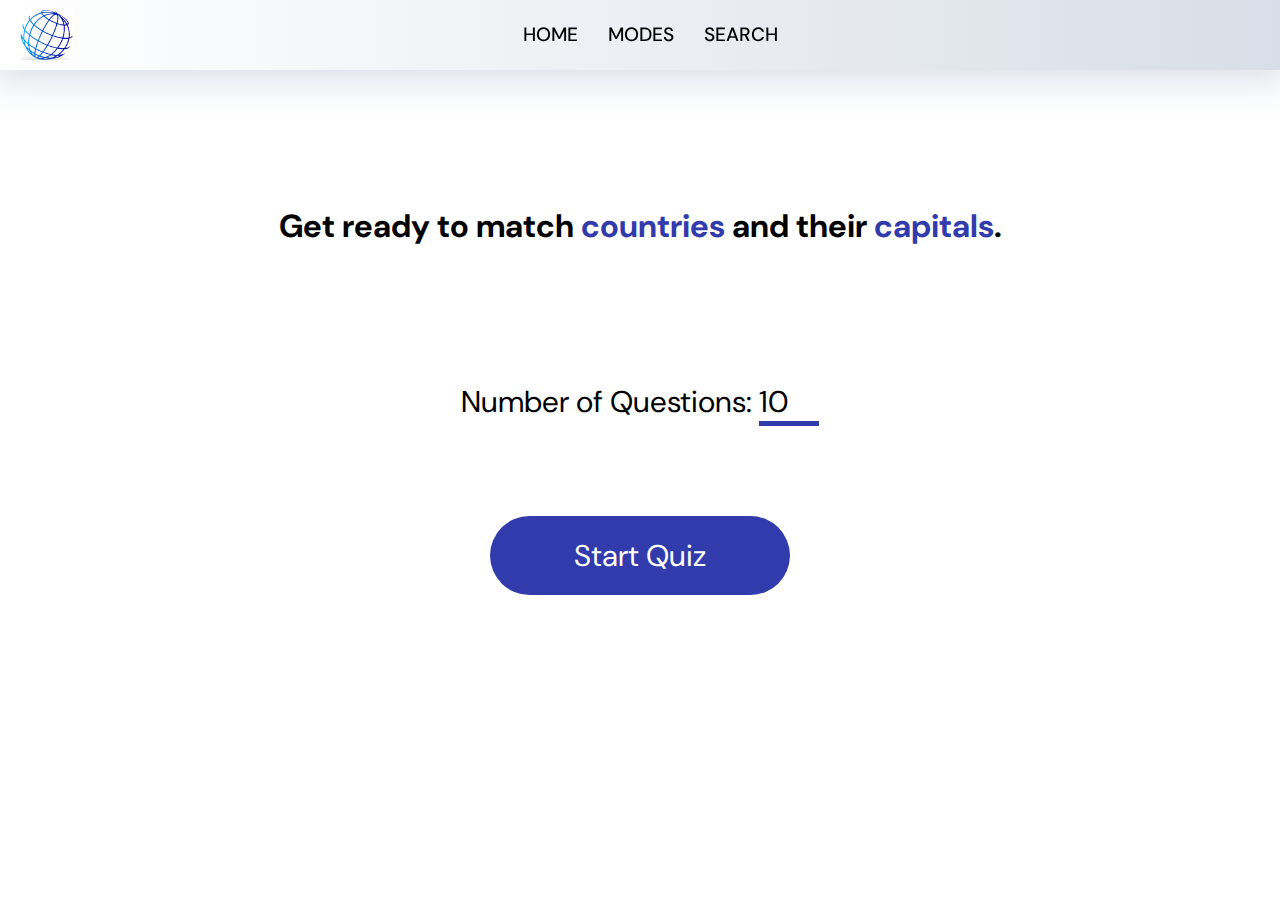
==== play/play.html @ 5532f1be "added form validation" ====
<!DOCTYPE html>
<html lang="en">
  <head>
    <meta charset="UTF-8" />
    <meta http-equiv="X-UA-Compatible" content="IE=edge" />
    <meta name="viewport" content="width=device-width, initial-scale=1.0" />
    <title>Country Trivia Play</title>
    <link rel="shortcut icon" type="img/png" href="resources/logo.png" />
    <link rel="stylesheet" href="play.css" />
    <link rel="preconnect" href="https://fonts.googleapis.com" />
    <link rel="preconnect" href="https://fonts.gstatic.com" crossorigin />
    <link
      href="https://fonts.googleapis.com/css2?family=DM+Sans&display=swap"
      rel="stylesheet"
    />
    <script src="https://code.jquery.com/jquery-3.6.0.min.js"
  integrity="sha256-/xUj+3OJU5yExlq6GSYGSHk7tPXikynS7ogEvDej/m4=" crossorigin="anonymous"></script>
  </head>
  <body>
    <nav>
      <div class="logo">
        <a href="index.html"><img src="../resources/logo.png" /></a>
      </div>
      <div class="center_nav"><a href="../index.html">HOME</a></div>
      <div class="center_nav"><a href="../index.html#play">MODES</a></div>
      <div class="center_nav"><a href="../index.html#search">SEARCH</a></div>
      <div class="right"></div>
    </nav>
    <div class="offset"></div>
    <div class = "quiz-config">
      <h1>Get ready to match <span>countries</span> and their <span>capitals</span>.</h1>
      <span class = "num_questions">Number of Questions: </span>
      <input type="number" id = "num_questions" onkeydown="search(this)" value = "10"/>
      <div class = "error_message">The number of questions must be between 1 and 50 inclusive.</div>
      <br>
      <button type = "button" onclick="quizSubmit()">Start Quiz</button>
    </div>
    <div class = "quiz">
      <ul class ="completed">
        <img src = "../resources/capital.png">
        <img src = "../resources/capital.png">
        <img src = "../resources/capital.png">
        <img src = "../resources/capital.png">
        <img src = "../resources/capital.png">
        <img src = "../resources/capital.png">
        <div>4</div>
        <div>5</div>
        <div>6</div>
        <div>7</div>
      </ul>
    </div>
    <script src="play.js"></script>
  </body>
</html>
---- play/play.css ----
* {
  margin: 0px;
  padding: 0px;
}

body {
  background-color: white;
  font-family: "DM Sans", sans-serif;
}

input:-webkit-autofill,
input:-webkit-autofill:hover,
input:-webkit-autofill:focus,
textarea:-webkit-autofill,
textarea:-webkit-autofill:hover,
textarea:-webkit-autofill:focus,
select:-webkit-autofill,
select:-webkit-autofill:hover,
select:-webkit-autofill:focus {
  color: white;
  border: 0px;
  -webkit-text-fill-color: white;
  transition: background-color 5000s ease-in-out 0s;
}

a {
  text-decoration: none;
}

nav {
  position: fixed;
  width: 100%;
  height: 50px;
  padding: 10px 0px;
  display: flex;
  flex-direction: row;
  justify-content: center;
  box-shadow: 0 0px 40px 10px #d8dee7;
  background-image: linear-gradient(to right, white, #d8dee7);
  z-index: 3;
}
nav div {
  display: flex;
  align-content: center;
  font-size: 1.2rem;
  font-weight: 500;
  color: black;
}
nav div img {
  height: 100%;
}
nav div a:visited {
  color: black;
}
nav div a:active {
  color: black;
}
nav div a:link {
  color: black;
}
nav div a:hover {
  color: black;
  cursor: pointer;
}
nav .logo {
  flex: 1;
  margin-left: 20px;
}
nav .right {
  flex: 1;
}
nav .center_nav {
  margin: 0px 15px;
  margin-top: 12px;
}

.offset {
  height: 70px;
}

.wallpaper {
  z-index: 0;
  text-align: center;
  width: calc(100% - 2 * 20px);
  padding: 20px;
  vertical-align: middle;
  font-weight: 800;
  margin: 0vh 0px;
  padding-top: 25vh;
  font-size: min(20vw, 7rem);
  color: #313bac;
  background-image: url("resources/wallpaper.png");
  height: calc(50vh - 70px);
  /* You must set a specified height */
  background-position: center;
  /* Center the image */
  background-repeat: no-repeat;
  /* Do not repeat the image */
  background-size: cover;
}

.play {
  background-color: #d8dee7;
  width: 100%;
}
.play #play_h1 {
  color: black;
  text-align: center;
  padding: 10vh 5px;
  padding-bottom: 0px;
}
.play #play_h1 span {
  color: #313bac;
}
.play .modes {
  padding: 8vh 0px;
  display: flex;
  flex-direction: row;
  flex-wrap: wrap;
  justify-content: center;
  width: 100%;
}
.play .modes .row {
  display: flex;
  flex: row;
  flex-wrap: wrap;
  justify-content: center;
  text-align: center;
}
.play .modes .row a {
  color: white;
  width: 250px;
  background-color: #313bac;
  margin: 20px;
  border-radius: 20px;
  padding: 10px;
  text-decoration: none;
  padding: 20px;
}
.play .modes .row a img {
  width: 80%;
  margin: 20px 0px;
}
.play .modes .row a:visited {
  color: white;
}
.play .modes .row a:active {
  color: white;
}
.play .modes .row a:link {
  color: white;
}
.play .modes .row a:hover {
  box-shadow: 0px 0px 15px 10px #858585;
}

::placeholder {
  color: white;
}

#search {
  width: 100%;
  margin: 0 auto;
  padding: 30px 0px;
  height: 50vh;
}
#search #search_h1 {
  color: #313bac;
  text-align: center;
  padding: 7vh 5px;
}
#search #search_h1 span {
  color: black;
}
#search form {
  margin: 0vh auto;
  width: 100%;
  display: flex;
  justify-content: center;
  align-items: center;
}
#search form .search-bar {
  width: min(800px, 80%);
  height: 25px;
  background-color: #313bac;
  display: flex;
  flex-direction: row;
  border-radius: 25px;
  padding: 17px 20px;
}
#search form .search-bar img {
  margin-left: 0px;
}
#search form .search-bar img:hover {
  cursor: pointer;
}
#search form .search-bar input {
  flex: 1;
  width: 0px;
  margin: 0px 20px;
  font-size: 25px;
  background-color: #313bac;
  color: white;
  border: 0px;
  outline: 0px;
}

#not-found {
  display: none;
  margin: 10vh 0px;
  text-align: center;
  font-size: 25px;
  padding: 0px 20px;
}
#not-found span {
  color: #313bac;
}

#found {
  display: none;
  margin: 10vh 0px;
  text-align: center;
  font-size: 25px;
  padding: 0px 20px;
}
#found span {
  color: #313bac;
}
#found a:visited, #found a:active, #found a:link, #found a:hover {
  color: #313bac;
}
#found img {
  height: 20px;
}

.quiz-config {
  margin-top: 15vh;
  text-align: center;
}
.quiz-config h1 {
  margin-bottom: 15vh;
}
.quiz-config h1 span {
  color: #313bac;
}
.quiz-config .num_questions {
  margin: 20vh 0px;
  font-size: 30px;
}
.quiz-config input {
  font-size: 30px;
  border: none;
  outline: none;
  width: 60px;
  border-bottom: 5px solid #313bac;
  font-family: "DM Sans", sans-serif;
}
.quiz-config .error_message {
  display: none;
  margin-top: 3vw;
  font-size: 30px;
  color: #313bac;
}
.quiz-config button {
  margin-top: 10vh;
  width: min(300px, 70%);
  font-size: 30px;
  padding: 20px;
  background-color: #313bac;
  color: white;
  border: none;
  font-family: "DM Sans", sans-serif;
  border-radius: 40px;
}
.quiz-config button:hover {
  box-shadow: 0px 0px 30px 10px gray;
  cursor: pointer;
}

.completed {
  display: none;
  flex-direction: row;
  justify-content: center;
}
.completed img {
  height: 5vw;
  margin: 0px 5px;
}

/*# sourceMappingURL=play.css.map */
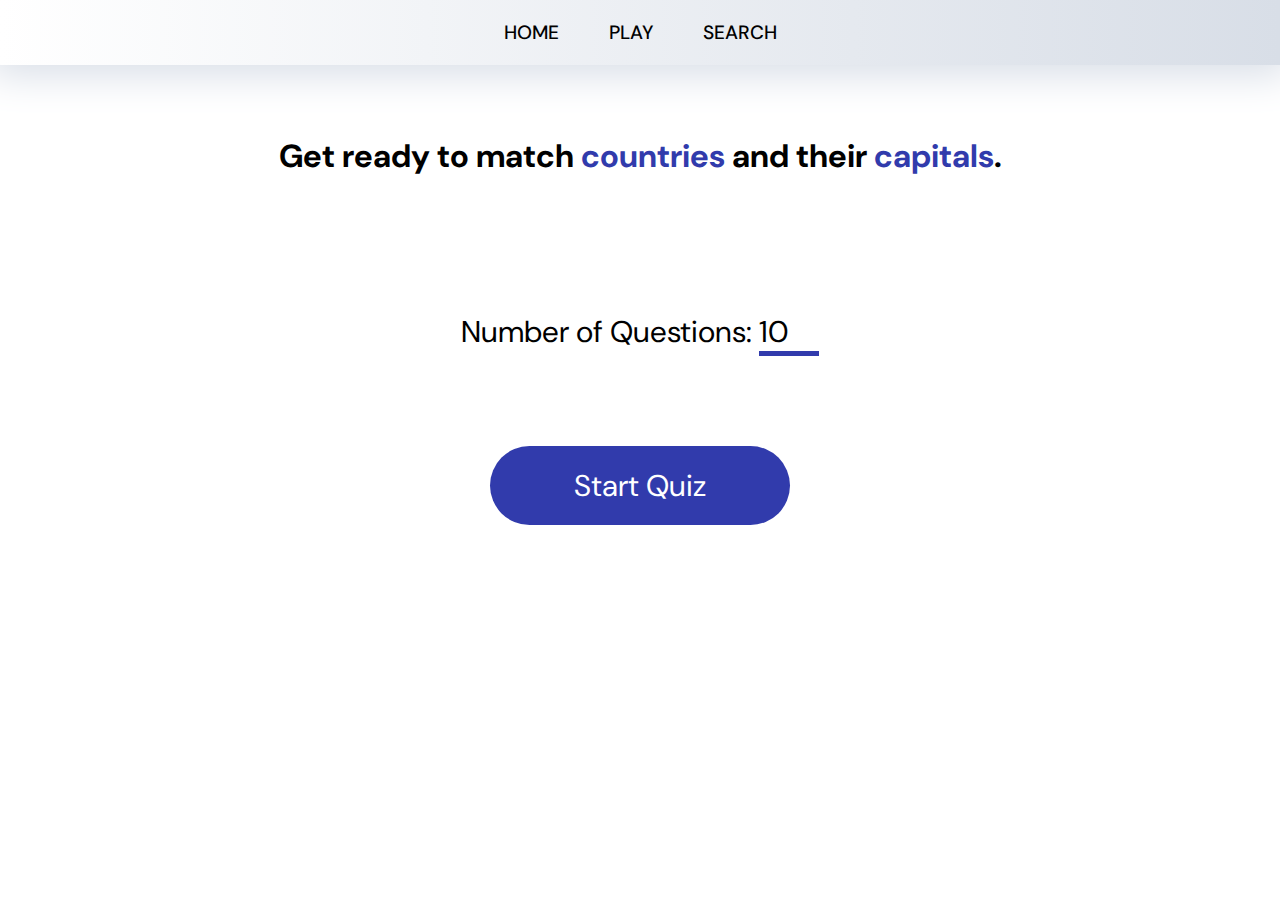
==== commit 9e9e9ff7: "fixed navbar, code is ass tho" ====
--- a/play/play.html
+++ b/play/play.html
@@ -13,42 +13,69 @@
       href="https://fonts.googleapis.com/css2?family=DM+Sans&display=swap"
       rel="stylesheet"
     />
-    <script src="https://code.jquery.com/jquery-3.6.0.min.js"
-  integrity="sha256-/xUj+3OJU5yExlq6GSYGSHk7tPXikynS7ogEvDej/m4=" crossorigin="anonymous"></script>
+    <script
+      src="https://code.jquery.com/jquery-3.6.0.min.js"
+      integrity="sha256-/xUj+3OJU5yExlq6GSYGSHk7tPXikynS7ogEvDej/m4="
+      crossorigin="anonymous"
+    ></script>
   </head>
   <body>
-    <nav>
-      <div class="logo">
-        <a href="index.html"><img src="../resources/logo.png" /></a>
+    <section id  ="top">
+      <div class = "nav_bar_background">
+        <div class = "nav_bar_container">
+          <div class = "nav_menu_toggle">
+            <img onclick="toggle_mobile_menu()" src="../resources/hamburger_menu.png" >
+          </div>
+          <div id = "nav_links">
+            <div onclick="toggle_mobile_menu()" class="center_nav"><a href="../index.html">HOME</a></div>
+            <div onclick="toggle_mobile_menu()" class="center_nav"><a href="../index.html#play">PLAY</a></div>
+            <div onclick="toggle_mobile_menu()" class="center_nav"><a href = "../index.html#search">SEARCH</a></div>
+          </div>
+        </div>
       </div>
-      <div class="center_nav"><a href="../index.html">HOME</a></div>
-      <div class="center_nav"><a href="../index.html#play">MODES</a></div>
-      <div class="center_nav"><a href="../index.html#search">SEARCH</a></div>
-      <div class="right"></div>
-    </nav>
+    </section>
     <div class="offset"></div>
-    <div class = "quiz-config">
-      <h1>Get ready to match <span>countries</span> and their <span>capitals</span>.</h1>
-      <span class = "num_questions">Number of Questions: </span>
-      <input type="number" id = "num_questions" onkeydown="search(this)" value = "10"/>
-      <div class = "error_message">The number of questions must be between 1 and 50 inclusive.</div>
-      <br>
-      <button type = "button" onclick="quizSubmit()">Start Quiz</button>
+    <div class="quiz-config">
+      <h1>
+        Get ready to match <span>countries</span> and their
+        <span class="game_mode">capitals</span>.
+      </h1>
+      <span class="num_questions">Number of Questions: </span>
+      <input
+        type="number"
+        id="num_questions"
+        onkeydown="enterKeyInput(this)"
+        value="10"
+      />
+      <div class="error_message">
+        The number of questions must be between 1 and 50 inclusive.
+      </div>
+      <br />
+      <button type="button" onclick="quizSubmit()">Start Quiz</button>
     </div>
-    <div class = "quiz">
-      <ul class ="completed">
-        <img src = "../resources/capital.png">
-        <img src = "../resources/capital.png">
-        <img src = "../resources/capital.png">
-        <img src = "../resources/capital.png">
-        <img src = "../resources/capital.png">
-        <img src = "../resources/capital.png">
-        <div>4</div>
-        <div>5</div>
-        <div>6</div>
-        <div>7</div>
-      </ul>
+    <div class="quiz">
+      <ul class="completed"></ul>
+      <br />
+      <div class="question">
+        <span class="question_number"></span>
+        <span class="actual_question"></span>
+        <span class="question_country"></span>
+        <span>?</span>
+      </div>
+      <div class="options">
+        <button onclick="user_answer(1)">A. <span id="option1"></span></button>
+        <button onclick="user_answer(2)">B. <span id="option2"></span></button>
+        <button onclick="user_answer(3)">C. <span id="option3"></span></button>
+        <button onclick="user_answer(4)">D. <span id="option4"></span></button>
+        <button onclick="user_answer(5)">E. <span id="option5"></span></button>
+      </div>
+    </div>
+    <div class="score">
+      <div>Score: <span class="score_num"></span></div>
+      <a href="play.html?mode=capital">Play Again</a>
+      <a href="../index.html">Home</a>
     </div>
     <script src="play.js"></script>
+    <script src="ui.js"></script>
   </body>
 </html>
--- a/play/play.css
+++ b/play/play.css
@@ -6,6 +6,21 @@
 body {
   background-color: white;
   font-family: "DM Sans", sans-serif;
+}
+
+html {
+  scroll-behavior: smooth;
+}
+
+input::-webkit-outer-spin-button,
+input::-webkit-inner-spin-button {
+  -webkit-appearance: none;
+  margin: 0;
+}
+
+/* Firefox */
+input[type=number] {
+  -moz-appearance: textfield;
 }
 
 input:-webkit-autofill,
@@ -27,57 +42,126 @@
   text-decoration: none;
 }
 
-nav {
-  position: fixed;
-  width: 100%;
-  height: 50px;
-  padding: 10px 0px;
-  display: flex;
-  flex-direction: row;
-  justify-content: center;
-  box-shadow: 0 0px 40px 10px #d8dee7;
-  background-image: linear-gradient(to right, white, #d8dee7);
-  z-index: 3;
-}
-nav div {
-  display: flex;
-  align-content: center;
-  font-size: 1.2rem;
-  font-weight: 500;
-  color: black;
-}
-nav div img {
-  height: 100%;
-}
-nav div a:visited {
-  color: black;
-}
-nav div a:active {
-  color: black;
-}
-nav div a:link {
-  color: black;
-}
-nav div a:hover {
-  color: black;
-  cursor: pointer;
-}
-nav .logo {
-  flex: 1;
-  margin-left: 20px;
-}
-nav .right {
-  flex: 1;
-}
-nav .center_nav {
-  margin: 0px 15px;
-  margin-top: 12px;
-}
-
-.offset {
-  height: 70px;
-}
-
+@media (min-width: 1100px) {
+  .nav_bar_background {
+    position: fixed;
+    top: 0px;
+    width: 100%;
+    height: 65px;
+    background-image: linear-gradient(to right, white, #d8dee7);
+    z-index: 4;
+    box-shadow: 0 0px 40px 10px #d8dee7;
+  }
+
+  .nav_bar_container {
+    width: 100%;
+    height: 65px;
+    position: fixed;
+    display: flex;
+    top: 0px;
+    flex-direction: row;
+    background-image: linear-gradient(to right, white, #d8dee7);
+    z-index: 4;
+  }
+  .nav_bar_container .nav_menu_toggle {
+    display: none;
+  }
+  .nav_bar_container #nav_links {
+    width: 100%;
+    display: flex;
+    flex-direction: row;
+    align-items: center;
+    justify-content: center;
+  }
+  .nav_bar_container #nav_links div {
+    height: 100%;
+    font-size: 1.2rem;
+    display: flex;
+    align-items: center;
+    justify-content: center;
+  }
+  .nav_bar_container #nav_links div a {
+    height: 100%;
+    padding-left: 25px;
+    padding-right: 25px;
+    text-decoration: none;
+    display: flex;
+    align-items: center;
+    color: black;
+    font-weight: 500;
+  }
+  .nav_bar_container #nav_links div a:visited, .nav_bar_container #nav_links div a:active, .nav_bar_container #nav_links div a:link {
+    color: black;
+  }
+  .nav_bar_container #nav_links div a:hover {
+    color: #313bac;
+  }
+}
+@media (max-width: 1100px) {
+  .nav_bar_background {
+    position: fixed;
+    top: 0px;
+    width: 100%;
+    height: 65px;
+    z-index: 5;
+  }
+
+  .nav_bar_container {
+    width: 100%;
+    height: 65px;
+    position: fixed;
+    display: flex;
+    top: 0px;
+    flex-direction: column;
+    background-image: linear-gradient(to right, white, #d8dee7);
+    z-index: 5;
+    box-shadow: 0 0px 40px 10px #d8dee7;
+  }
+  .nav_bar_container .nav_menu_toggle {
+    height: 100%;
+  }
+  .nav_bar_container .nav_menu_toggle img {
+    height: 100%;
+    float: right;
+  }
+  .nav_bar_container .nav_menu_toggle img:hover {
+    cursor: pointer;
+  }
+  .nav_bar_container #nav_links {
+    width: 100%;
+    display: none;
+    flex-direction: column;
+    align-items: center;
+    justify-content: center;
+    background-image: linear-gradient(to right, white, #d8dee7);
+    padding-bottom: 2vh;
+  }
+  .nav_bar_container #nav_links div {
+    width: 100%;
+    height: 100%;
+    font-size: 2.5vh;
+    display: flex;
+    align-items: center;
+    justify-content: center;
+  }
+  .nav_bar_container #nav_links div:hover {
+    background-color: #d8dee7;
+  }
+  .nav_bar_container #nav_links div a {
+    width: 100%;
+    padding: 5px 0px;
+    text-decoration: none;
+    display: flex;
+    justify-content: center;
+    font-weight: 500;
+  }
+  .nav_bar_container #nav_links div a:visited, .nav_bar_container #nav_links div a:active, .nav_bar_container #nav_links div a:link {
+    color: black;
+  }
+  .nav_bar_container #nav_links div a:hover {
+    color: #313bac;
+  }
+}
 .wallpaper {
   z-index: 0;
   text-align: center;
@@ -234,6 +318,7 @@
 }
 
 .quiz-config {
+  display: block;
   margin-top: 15vh;
   text-align: center;
 }
@@ -271,20 +356,128 @@
   border: none;
   font-family: "DM Sans", sans-serif;
   border-radius: 40px;
+  outline: 0px;
 }
 .quiz-config button:hover {
   box-shadow: 0px 0px 30px 10px gray;
   cursor: pointer;
-}
-
-.completed {
+  color: orange;
+}
+
+.quiz {
+  margin-top: 8vh;
   display: none;
+  justify-content: center;
+  align-items: center;
+}
+.quiz .completed {
+  display: flex;
   flex-direction: row;
   justify-content: center;
 }
-.completed img {
+.quiz .completed img {
   height: 5vw;
   margin: 0px 5px;
 }
+.quiz .completed {
+  display: flex;
+  flex-direction: row;
+  flex-wrap: wrap;
+  margin: auto;
+  max-width: 500px;
+}
+.quiz .completed .completion_number {
+  display: flex;
+  margin: 8px;
+  background-color: #313bac;
+  width: 30px;
+  height: 30px;
+  text-align: center;
+  align-items: center;
+  justify-content: center;
+  color: white;
+  border-radius: 100vh;
+}
+.quiz .completed .check_mark {
+  background-color: #06ad06;
+  font-weight: 800;
+}
+.quiz .completed .x_mark {
+  background-color: rgba(255, 0, 0, 0.925);
+  font-weight: 800;
+}
+.quiz .question {
+  margin: 5vh 0px;
+  text-align: center;
+  font-size: 30px;
+  color: black;
+  padding: 0px 20px;
+}
+.quiz .question .question_number {
+  color: #313bac;
+}
+.quiz .question .actual_question {
+  color: black;
+}
+.quiz .question .question_country {
+  color: #313bac;
+}
+.quiz .options {
+  display: flex;
+  justify-content: center;
+  flex-direction: column;
+  align-items: center;
+}
+.quiz .options button {
+  width: min(90%, 500px);
+  text-align: left;
+  padding: 20px;
+  background-color: #313bac;
+  border: none;
+  outline: none;
+  border-radius: 30px;
+  margin: 10px 0px;
+  color: white;
+  font-family: "DM Sans", sans-serif;
+  font-size: 20px;
+}
+.quiz .options button:hover {
+  box-shadow: 0px 0px 30px 10px gray;
+  cursor: pointer;
+  color: orange;
+}
+
+.score {
+  display: none;
+  flex-direction: column;
+  justify-content: center;
+  align-items: center;
+}
+.score div {
+  margin: 5vh;
+  font-size: 35px;
+  color: #313bac;
+}
+.score div span {
+  color: black;
+}
+.score a {
+  margin: 3vh;
+  width: min(300px, 70%);
+  font-size: 30px;
+  padding: 20px;
+  background-color: #313bac;
+  color: white;
+  border: none;
+  font-family: "DM Sans", sans-serif;
+  border-radius: 40px;
+  outline: 0px;
+  text-align: center;
+}
+.score a:hover {
+  box-shadow: 0px 0px 30px 10px gray;
+  cursor: pointer;
+  color: orange;
+}
 
 /*# sourceMappingURL=play.css.map */
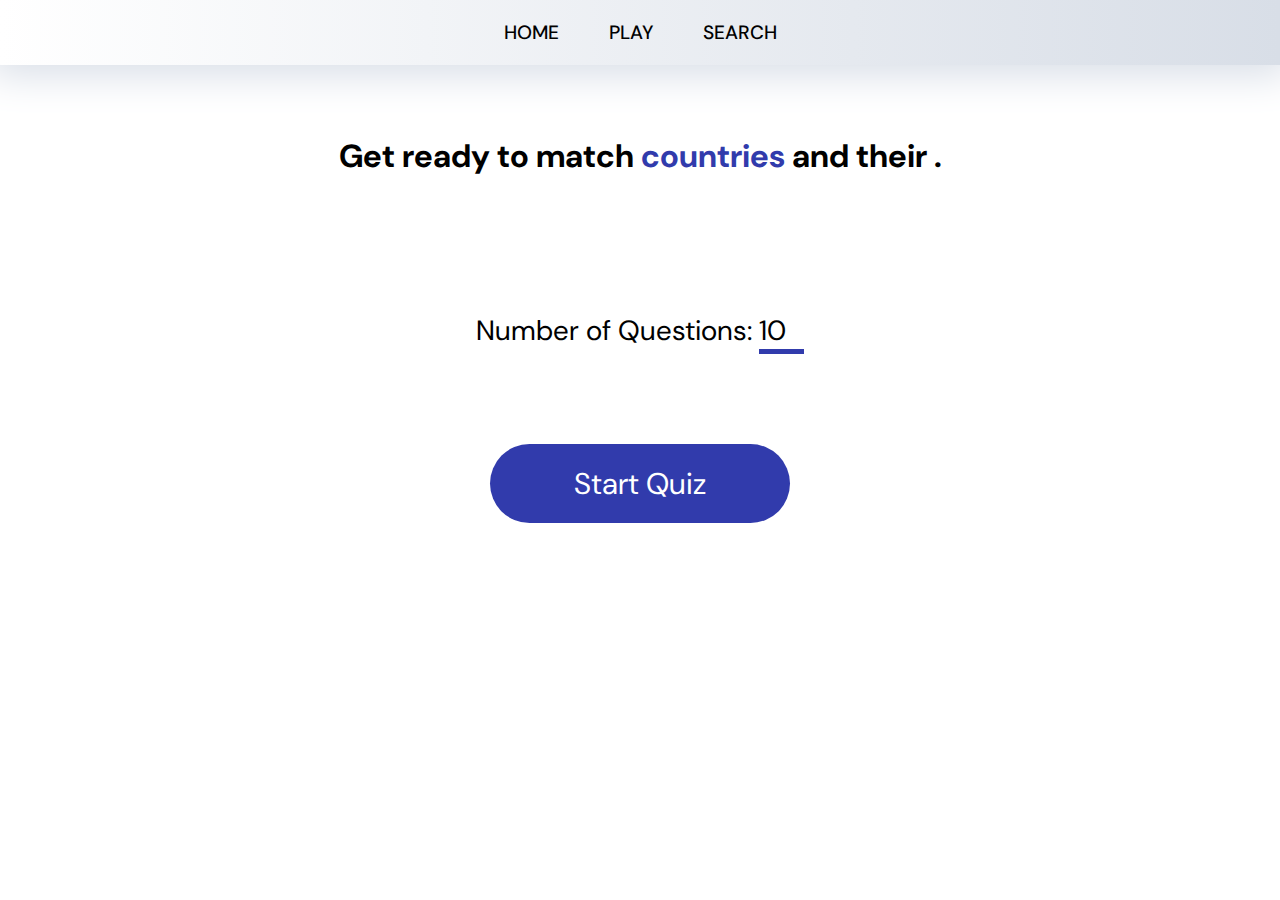
==== commit c38150cf: "added flag feature, not doing currency and language" ====
--- a/play/play.html
+++ b/play/play.html
@@ -38,7 +38,7 @@
     <div class="quiz-config">
       <h1>
         Get ready to match <span>countries</span> and their
-        <span class="game_mode">capitals</span>.
+        <span class="game_mode"></span>.
       </h1>
       <span class="num_questions">Number of Questions: </span>
       <input
@@ -63,16 +63,16 @@
         <span>?</span>
       </div>
       <div class="options">
-        <button onclick="user_answer(1)">A. <span id="option1"></span></button>
-        <button onclick="user_answer(2)">B. <span id="option2"></span></button>
-        <button onclick="user_answer(3)">C. <span id="option3"></span></button>
-        <button onclick="user_answer(4)">D. <span id="option4"></span></button>
-        <button onclick="user_answer(5)">E. <span id="option5"></span></button>
+        <button onclick="user_answer(1)"><span>A.</span> <span id="option1"></span></button>
+        <button onclick="user_answer(2)"><span>B.</span> <span id="option2"></span></button>
+        <button onclick="user_answer(3)"><span>C.</span> <span id="option3"></span></button>
+        <button onclick="user_answer(4)"><span>D.</span> <span id="option4"></span></button>
+        <button onclick="user_answer(5)"><span>E.</span> <span id="option5"></span></button>
       </div>
     </div>
     <div class="score">
       <div>Score: <span class="score_num"></span></div>
-      <a href="play.html?mode=capital">Play Again</a>
+      <a href="">Play Again</a>
       <a href="../index.html">Home</a>
     </div>
     <script src="play.js"></script>
--- a/play/play.css
+++ b/play/play.css
@@ -330,13 +330,13 @@
 }
 .quiz-config .num_questions {
   margin: 20vh 0px;
-  font-size: 30px;
+  font-size: min(30px, 3.1vh);
 }
 .quiz-config input {
-  font-size: 30px;
+  font-size: min(30px, 3.1vh);
   border: none;
   outline: none;
-  width: 60px;
+  width: 5vh;
   border-bottom: 5px solid #313bac;
   font-family: "DM Sans", sans-serif;
 }
@@ -365,7 +365,8 @@
 }
 
 .quiz {
-  margin-top: 8vh;
+  margin-top: 65px;
+  padding-top: 3vh;
   display: none;
   justify-content: center;
   align-items: center;
@@ -407,9 +408,9 @@
   font-weight: 800;
 }
 .quiz .question {
-  margin: 5vh 0px;
-  text-align: center;
-  font-size: 30px;
+  margin: 2vh 0px;
+  text-align: center;
+  font-size: min(30px, 3.1vh);
   color: black;
   padding: 0px 20px;
 }
@@ -428,10 +429,24 @@
   flex-direction: column;
   align-items: center;
 }
+.quiz .options span {
+  display: flex;
+  justify-content: center;
+  align-items: center;
+  height: 100%;
+}
+.quiz .options span .flag_img {
+  height: 7vh;
+}
+.quiz .options #option1, .quiz .options #option2, .quiz .options #option3, .quiz .options #option4, .quiz .options #option5 {
+  flex: 1;
+}
 .quiz .options button {
+  display: flex;
+  align-items: center;
   width: min(90%, 500px);
   text-align: left;
-  padding: 20px;
+  padding: min(3vw, 17px);
   background-color: #313bac;
   border: none;
   outline: none;
@@ -439,7 +454,7 @@
   margin: 10px 0px;
   color: white;
   font-family: "DM Sans", sans-serif;
-  font-size: 20px;
+  font-size: 1.2rem;
 }
 .quiz .options button:hover {
   box-shadow: 0px 0px 30px 10px gray;
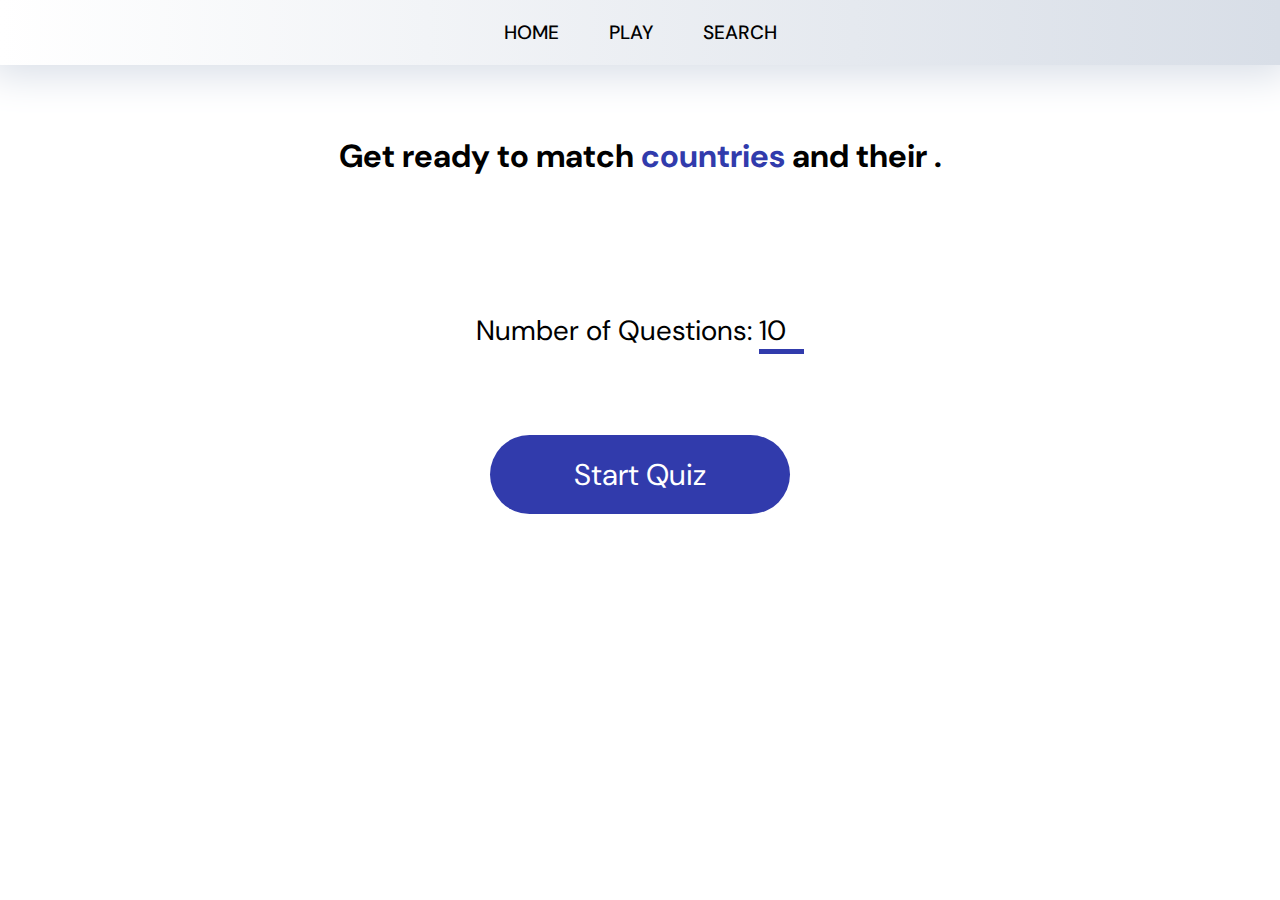
==== commit d4534ffa: "finished" ====
--- a/play/play.html
+++ b/play/play.html
@@ -60,14 +60,14 @@
         <span class="question_number"></span>
         <span class="actual_question"></span>
         <span class="question_country"></span>
-        <span>?</span>
+        <span></span>
       </div>
       <div class="options">
-        <button onclick="user_answer(1)"><span>A.</span> <span id="option1"></span></button>
-        <button onclick="user_answer(2)"><span>B.</span> <span id="option2"></span></button>
-        <button onclick="user_answer(3)"><span>C.</span> <span id="option3"></span></button>
-        <button onclick="user_answer(4)"><span>D.</span> <span id="option4"></span></button>
-        <button onclick="user_answer(5)"><span>E.</span> <span id="option5"></span></button>
+        <button id = "button1" onclick="user_answer(1)"><span>A.</span> <span id="option1"></span></button>
+        <button id = "button2" onclick="user_answer(2)"><span>B.</span> <span id="option2"></span></button>
+        <button id = "button3" onclick="user_answer(3)"><span>C.</span> <span id="option3"></span></button>
+        <button id = "button4" onclick="user_answer(4)"><span>D.</span> <span id="option4"></span></button>
+        <button id = "button5" onclick="user_answer(5)"><span>E.</span> <span id="option5"></span></button>
       </div>
     </div>
     <div class="score">
--- a/play/play.css
+++ b/play/play.css
@@ -323,13 +323,14 @@
   text-align: center;
 }
 .quiz-config h1 {
+  padding: 0px 10px;
   margin-bottom: 15vh;
 }
 .quiz-config h1 span {
   color: #313bac;
 }
 .quiz-config .num_questions {
-  margin: 20vh 0px;
+  margin: 15vh 0px;
   font-size: min(30px, 3.1vh);
 }
 .quiz-config input {
@@ -342,12 +343,13 @@
 }
 .quiz-config .error_message {
   display: none;
+  padding: 0px 10px;
   margin-top: 3vw;
   font-size: 30px;
   color: #313bac;
 }
 .quiz-config button {
-  margin-top: 10vh;
+  margin-top: 9vh;
   width: min(300px, 70%);
   font-size: 30px;
   padding: 20px;
@@ -386,6 +388,7 @@
   flex-wrap: wrap;
   margin: auto;
   max-width: 500px;
+  padding: 0px 20px;
 }
 .quiz .completed .completion_number {
   display: flex;
@@ -408,11 +411,11 @@
   font-weight: 800;
 }
 .quiz .question {
-  margin: 2vh 0px;
   text-align: center;
   font-size: min(30px, 3.1vh);
   color: black;
-  padding: 0px 20px;
+  padding: 0px 2vw;
+  margin: 5vh;
 }
 .quiz .question .question_number {
   color: #313bac;
@@ -436,7 +439,8 @@
   height: 100%;
 }
 .quiz .options span .flag_img {
-  height: 7vh;
+  height: 6vh;
+  border: 1px solid black;
 }
 .quiz .options #option1, .quiz .options #option2, .quiz .options #option3, .quiz .options #option4, .quiz .options #option5 {
   flex: 1;
@@ -460,6 +464,12 @@
   box-shadow: 0px 0px 30px 10px gray;
   cursor: pointer;
   color: orange;
+}
+.quiz .options .correct {
+  background-color: green;
+}
+.quiz .options .incorrect {
+  background-color: red;
 }
 
 .score {
